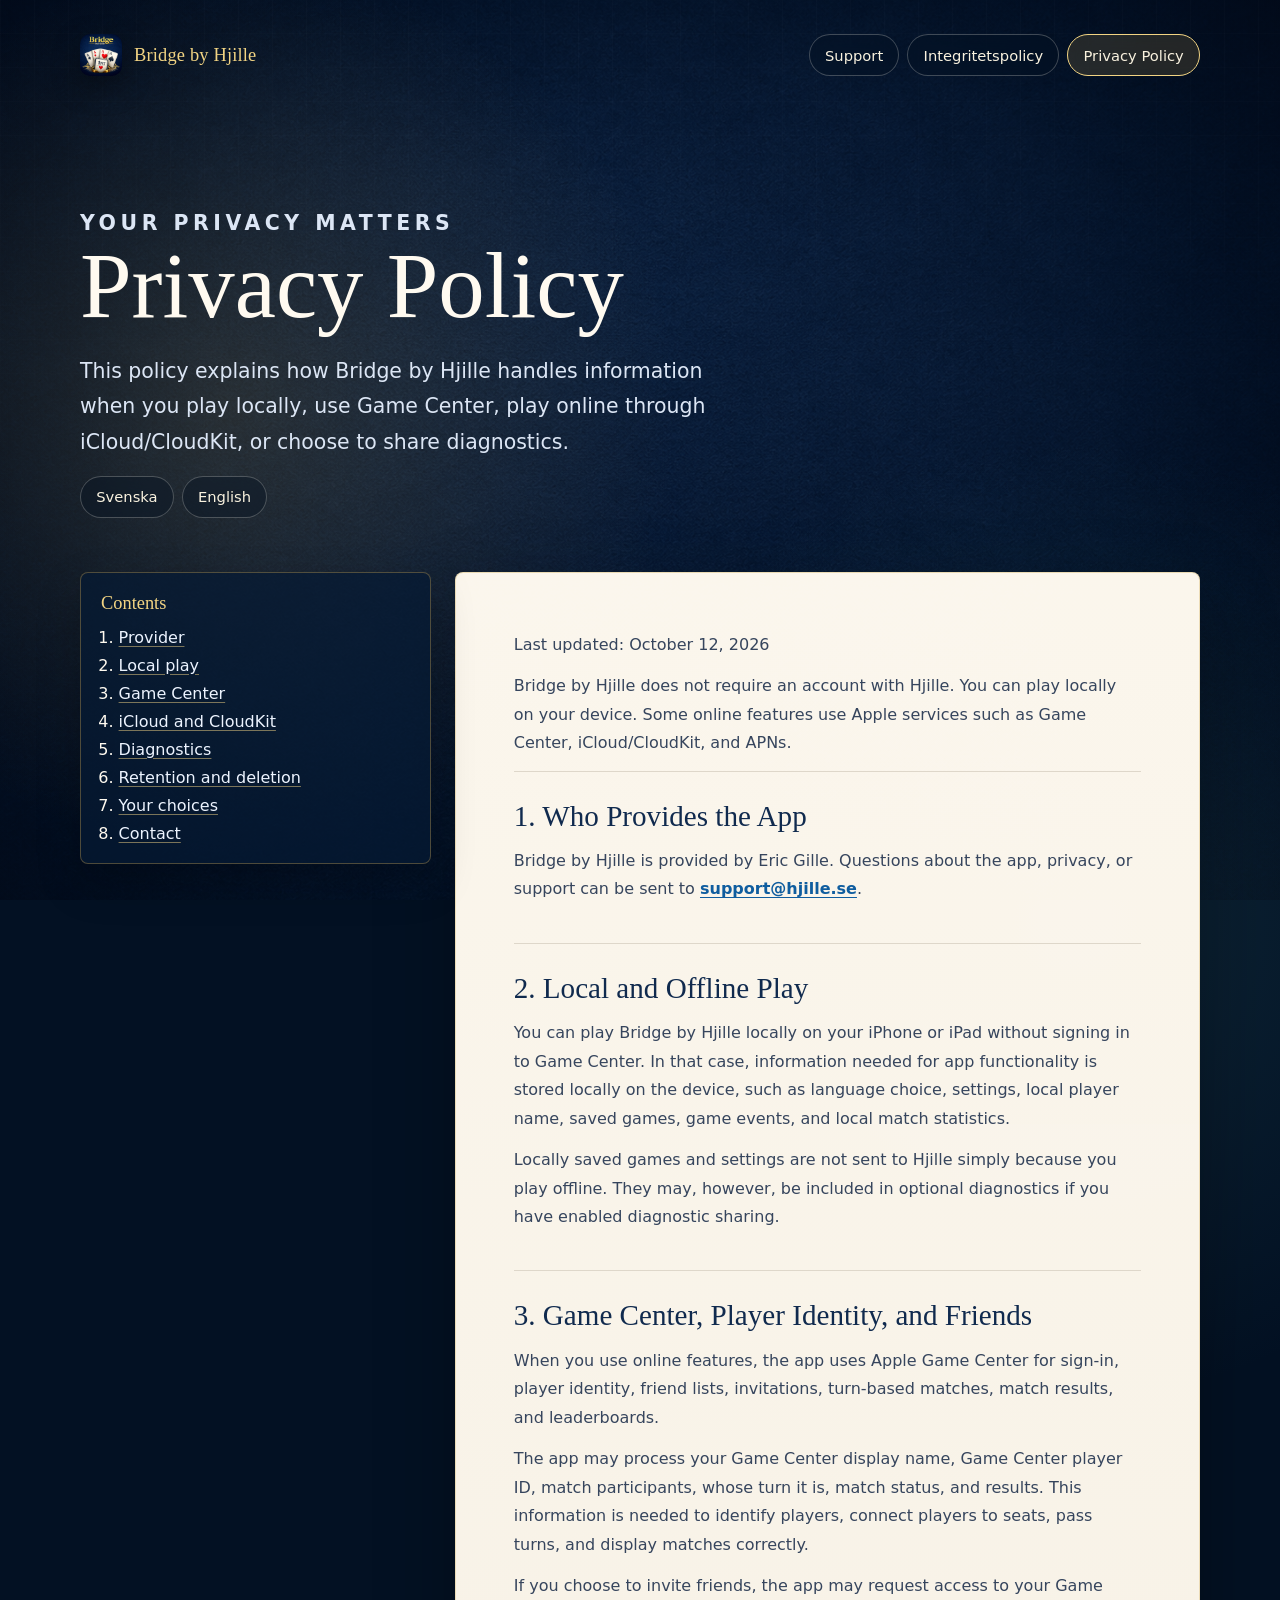
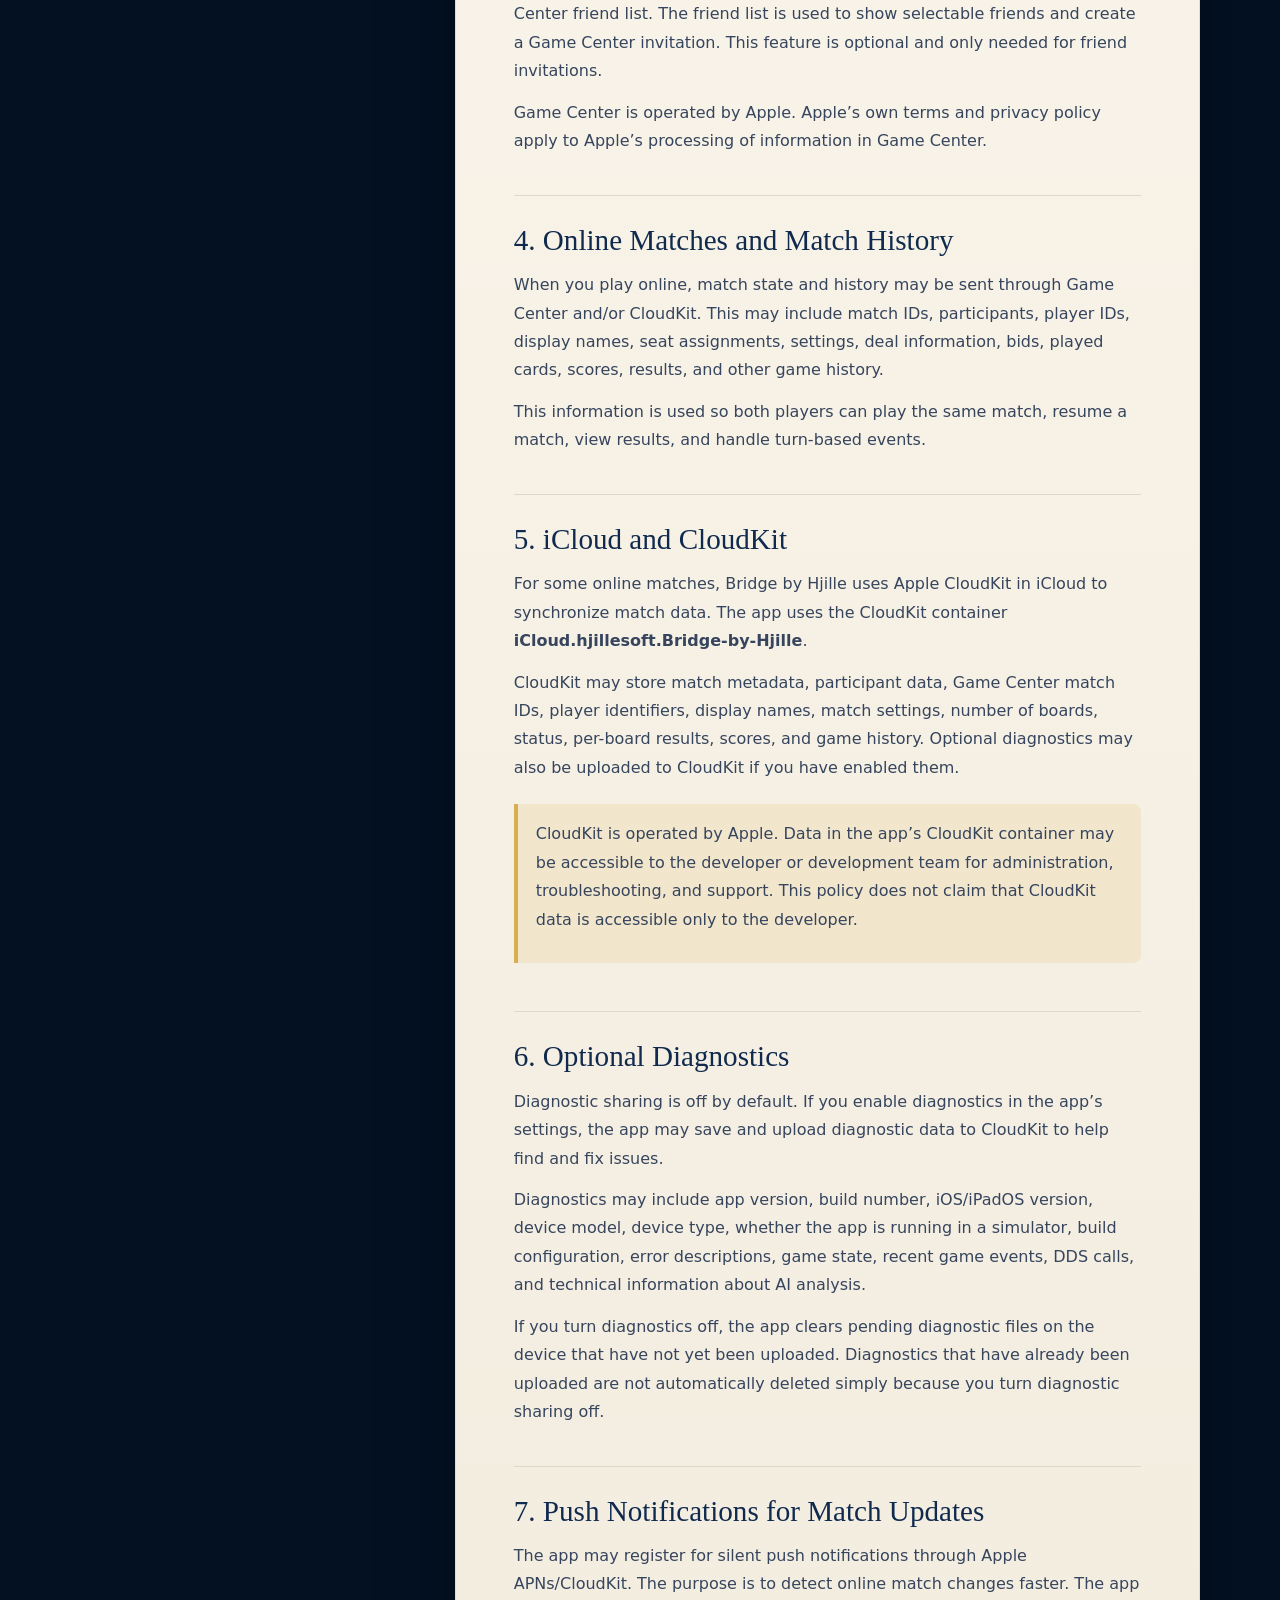
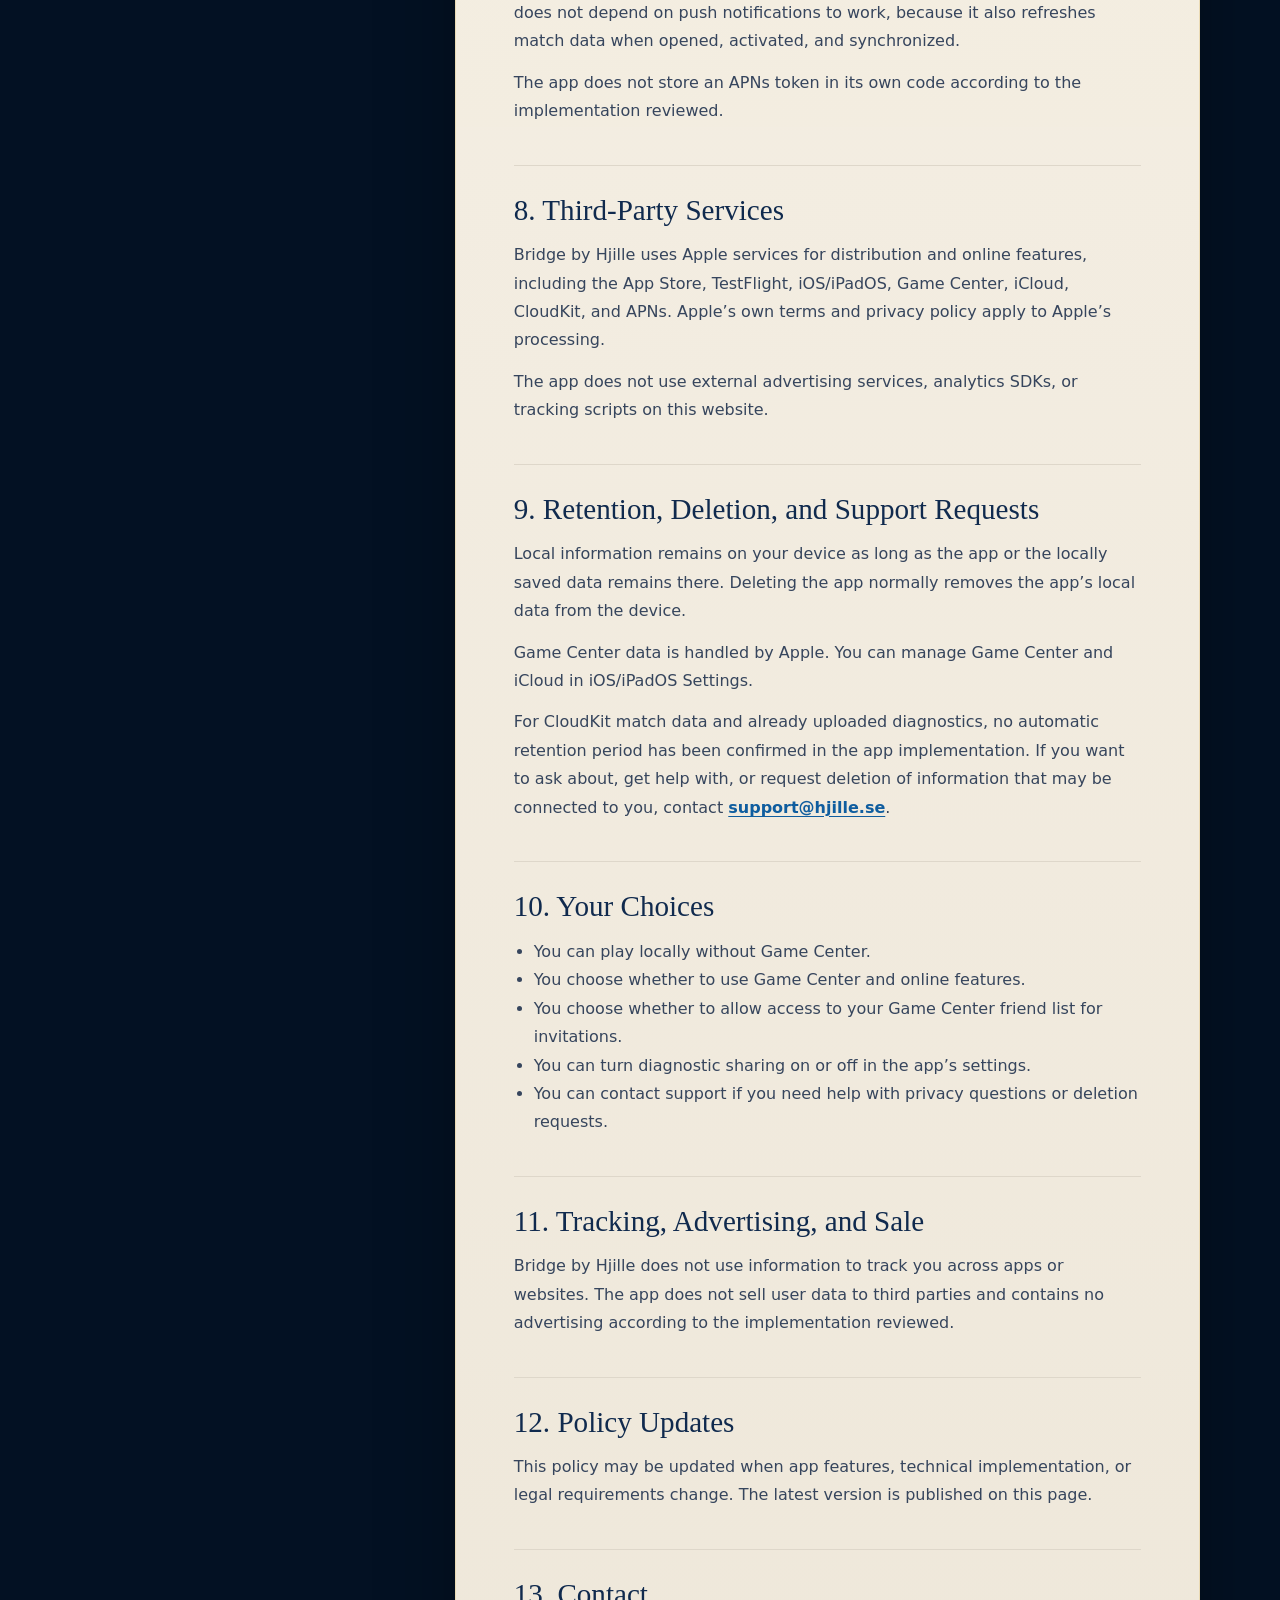
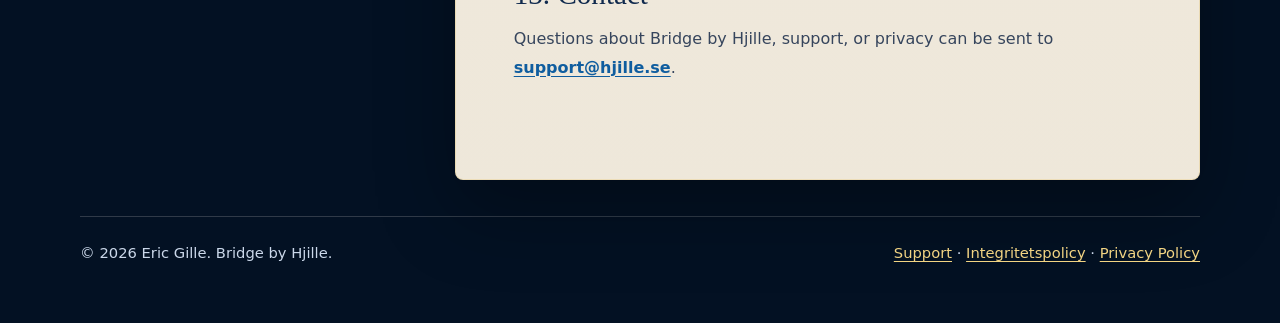
==== privacy-en.html @ 8b3cda0f "Update privacy and support site for Bridge by Hjille 2.0" ====
<!doctype html>
<html lang="en">
<head>
    <meta charset="utf-8">
    <meta name="viewport" content="width=device-width, initial-scale=1">
    <meta name="theme-color" content="#061a34">
    <meta name="description" content="Privacy Policy for Bridge by Hjille: local storage, Game Center, iCloud/CloudKit, diagnostics, and user choices.">
    <title>Privacy Policy | Bridge by Hjille</title>
    <link rel="icon" type="image/png" href="app-icon.png">
    <link rel="stylesheet" href="style.css">
</head>
<body>
    <a class="skip-link" href="#main">Skip to content</a>
    <div class="shell">
        <header class="site-header">
            <a class="brand" href="index.html" aria-label="Bridge by Hjille home">
                <img src="app-icon.png" alt="" width="42" height="42">
                <span>Bridge by Hjille</span>
            </a>
            <nav class="nav-links" aria-label="Main navigation">
                <a href="support.html">Support</a>
                <a href="privacy.html" lang="sv">Integritetspolicy</a>
                <a href="privacy-en.html" aria-current="page">Privacy Policy</a>
            </nav>
        </header>

        <main id="main">
            <section class="hero" aria-labelledby="privacy-title">
                <div>
                    <p class="eyebrow">Your privacy matters</p>
                    <h1 id="privacy-title">Privacy Policy</h1>
                    <p>This policy explains how Bridge by Hjille handles information when you play locally, use Game Center, play online through iCloud/CloudKit, or choose to share diagnostics.</p>
                    <div class="language-switch" aria-label="Language">
                        <a class="language-link" href="privacy.html" lang="sv">Svenska</a>
                        <span class="language-link" aria-current="true">English</span>
                    </div>
                </div>
            </section>

            <div class="layout">
                <aside class="toc" aria-label="Contents">
                    <h2>Contents</h2>
                    <ol>
                        <li><a href="#provider">Provider</a></li>
                        <li><a href="#local-play">Local play</a></li>
                        <li><a href="#game-center">Game Center</a></li>
                        <li><a href="#cloudkit">iCloud and CloudKit</a></li>
                        <li><a href="#diagnostics">Diagnostics</a></li>
                        <li><a href="#retention">Retention and deletion</a></li>
                        <li><a href="#choices">Your choices</a></li>
                        <li><a href="#contact">Contact</a></li>
                    </ol>
                </aside>

                <article class="policy">
                    <p class="updated">Last updated: October 12, 2026</p>
                    <p class="lead">Bridge by Hjille does not require an account with Hjille. You can play locally on your device. Some online features use Apple services such as Game Center, iCloud/CloudKit, and APNs.</p>

                    <section id="provider">
                        <h2>1. Who Provides the App</h2>
                        <p>Bridge by Hjille is provided by Eric Gille. Questions about the app, privacy, or support can be sent to <a href="mailto:support@hjille.se">support@hjille.se</a>.</p>
                    </section>

                    <section id="local-play">
                        <h2>2. Local and Offline Play</h2>
                        <p>You can play Bridge by Hjille locally on your iPhone or iPad without signing in to Game Center. In that case, information needed for app functionality is stored locally on the device, such as language choice, settings, local player name, saved games, game events, and local match statistics.</p>
                        <p>Locally saved games and settings are not sent to Hjille simply because you play offline. They may, however, be included in optional diagnostics if you have enabled diagnostic sharing.</p>
                    </section>

                    <section id="game-center">
                        <h2>3. Game Center, Player Identity, and Friends</h2>
                        <p>When you use online features, the app uses Apple Game Center for sign-in, player identity, friend lists, invitations, turn-based matches, match results, and leaderboards.</p>
                        <p>The app may process your Game Center display name, Game Center player ID, match participants, whose turn it is, match status, and results. This information is needed to identify players, connect players to seats, pass turns, and display matches correctly.</p>
                        <p>If you choose to invite friends, the app may request access to your Game Center friend list. The friend list is used to show selectable friends and create a Game Center invitation. This feature is optional and only needed for friend invitations.</p>
                        <p>Game Center is operated by Apple. Apple’s own terms and privacy policy apply to Apple’s processing of information in Game Center.</p>
                    </section>

                    <section id="online-matches">
                        <h2>4. Online Matches and Match History</h2>
                        <p>When you play online, match state and history may be sent through Game Center and/or CloudKit. This may include match IDs, participants, player IDs, display names, seat assignments, settings, deal information, bids, played cards, scores, results, and other game history.</p>
                        <p>This information is used so both players can play the same match, resume a match, view results, and handle turn-based events.</p>
                    </section>

                    <section id="cloudkit">
                        <h2>5. iCloud and CloudKit</h2>
                        <p>For some online matches, Bridge by Hjille uses Apple CloudKit in iCloud to synchronize match data. The app uses the CloudKit container <strong>iCloud.hjillesoft.Bridge-by-Hjille</strong>.</p>
                        <p>CloudKit may store match metadata, participant data, Game Center match IDs, player identifiers, display names, match settings, number of boards, status, per-board results, scores, and game history. Optional diagnostics may also be uploaded to CloudKit if you have enabled them.</p>
                        <div class="callout">
                            <p>CloudKit is operated by Apple. Data in the app’s CloudKit container may be accessible to the developer or development team for administration, troubleshooting, and support. This policy does not claim that CloudKit data is accessible only to the developer.</p>
                        </div>
                    </section>

                    <section id="diagnostics">
                        <h2>6. Optional Diagnostics</h2>
                        <p>Diagnostic sharing is off by default. If you enable diagnostics in the app’s settings, the app may save and upload diagnostic data to CloudKit to help find and fix issues.</p>
                        <p>Diagnostics may include app version, build number, iOS/iPadOS version, device model, device type, whether the app is running in a simulator, build configuration, error descriptions, game state, recent game events, DDS calls, and technical information about AI analysis.</p>
                        <p>If you turn diagnostics off, the app clears pending diagnostic files on the device that have not yet been uploaded. Diagnostics that have already been uploaded are not automatically deleted simply because you turn diagnostic sharing off.</p>
                    </section>

                    <section id="push">
                        <h2>7. Push Notifications for Match Updates</h2>
                        <p>The app may register for silent push notifications through Apple APNs/CloudKit. The purpose is to detect online match changes faster. The app does not depend on push notifications to work, because it also refreshes match data when opened, activated, and synchronized.</p>
                        <p>The app does not store an APNs token in its own code according to the implementation reviewed.</p>
                    </section>

                    <section id="third-party">
                        <h2>8. Third-Party Services</h2>
                        <p>Bridge by Hjille uses Apple services for distribution and online features, including the App Store, TestFlight, iOS/iPadOS, Game Center, iCloud, CloudKit, and APNs. Apple’s own terms and privacy policy apply to Apple’s processing.</p>
                        <p>The app does not use external advertising services, analytics SDKs, or tracking scripts on this website.</p>
                    </section>

                    <section id="retention">
                        <h2>9. Retention, Deletion, and Support Requests</h2>
                        <p>Local information remains on your device as long as the app or the locally saved data remains there. Deleting the app normally removes the app’s local data from the device.</p>
                        <p>Game Center data is handled by Apple. You can manage Game Center and iCloud in iOS/iPadOS Settings.</p>
                        <p>For CloudKit match data and already uploaded diagnostics, no automatic retention period has been confirmed in the app implementation. If you want to ask about, get help with, or request deletion of information that may be connected to you, contact <a href="mailto:support@hjille.se">support@hjille.se</a>.</p>
                    </section>

                    <section id="choices">
                        <h2>10. Your Choices</h2>
                        <ul>
                            <li>You can play locally without Game Center.</li>
                            <li>You choose whether to use Game Center and online features.</li>
                            <li>You choose whether to allow access to your Game Center friend list for invitations.</li>
                            <li>You can turn diagnostic sharing on or off in the app’s settings.</li>
                            <li>You can contact support if you need help with privacy questions or deletion requests.</li>
                        </ul>
                    </section>

                    <section id="tracking">
                        <h2>11. Tracking, Advertising, and Sale</h2>
                        <p>Bridge by Hjille does not use information to track you across apps or websites. The app does not sell user data to third parties and contains no advertising according to the implementation reviewed.</p>
                    </section>

                    <section id="updates">
                        <h2>12. Policy Updates</h2>
                        <p>This policy may be updated when app features, technical implementation, or legal requirements change. The latest version is published on this page.</p>
                    </section>

                    <section id="contact">
                        <h2>13. Contact</h2>
                        <p>Questions about Bridge by Hjille, support, or privacy can be sent to <a href="mailto:support@hjille.se">support@hjille.se</a>.</p>
                    </section>
                </article>
            </div>
        </main>

        <footer class="site-footer">
            <div>© 2026 Eric Gille. Bridge by Hjille.</div>
            <div>
                <a href="index.html">Support</a> ·
                <a href="privacy.html" lang="sv">Integritetspolicy</a> ·
                <a href="privacy-en.html">Privacy Policy</a>
            </div>
        </footer>
    </div>
</body>
</html>
---- style.css ----
:root {
    color-scheme: dark;
    --navy-950: #031123;
    --navy-900: #061a34;
    --navy-800: #0b274b;
    --panel: #fffaf0;
    --panel-soft: #f6efe0;
    --ink: #17243a;
    --muted: #647089;
    --gold: #d8ae52;
    --gold-light: #f2d483;
    --line: rgba(216, 174, 82, 0.34);
    --white: #fffaf0;
    --focus: #f7d46f;
    --shadow: rgba(0, 0, 0, 0.34);
}

* {
    box-sizing: border-box;
}

html {
    scroll-behavior: smooth;
}

body {
    margin: 0;
    min-height: 100vh;
    font-family: -apple-system, BlinkMacSystemFont, "Segoe UI", system-ui, sans-serif;
    color: var(--white);
    background:
        radial-gradient(circle at 18% 8%, rgba(216, 174, 82, 0.16), transparent 28rem),
        radial-gradient(circle at 84% 18%, rgba(57, 125, 137, 0.18), transparent 30rem),
        linear-gradient(rgba(3, 17, 35, 0.58), rgba(3, 17, 35, 0.82)),
        url("background.png") center top / cover fixed,
        var(--navy-950);
}

body::before {
    content: "";
    position: fixed;
    inset: 0;
    pointer-events: none;
    background-image:
        linear-gradient(90deg, rgba(255, 255, 255, 0.025) 1px, transparent 1px),
        linear-gradient(0deg, rgba(255, 255, 255, 0.018) 1px, transparent 1px);
    background-size: 34px 34px;
    mask-image: linear-gradient(to bottom, rgba(0, 0, 0, 0.65), transparent 78%);
}

a {
    color: inherit;
}

a:focus-visible,
button:focus-visible {
    outline: 3px solid var(--focus);
    outline-offset: 4px;
}

.skip-link {
    position: absolute;
    left: 1rem;
    top: 1rem;
    transform: translateY(-150%);
    z-index: 20;
    padding: 0.75rem 1rem;
    border-radius: 0.6rem;
    background: var(--gold-light);
    color: #10223f;
    font-weight: 800;
    text-decoration: none;
}

.skip-link:focus {
    transform: translateY(0);
}

.shell {
    width: min(1120px, calc(100% - 32px));
    margin: 0 auto;
    padding: 22px 0 58px;
    position: relative;
}

.site-header {
    display: flex;
    align-items: center;
    justify-content: space-between;
    gap: 20px;
    padding: 12px 0 22px;
}

.brand {
    display: inline-flex;
    align-items: center;
    gap: 12px;
    color: var(--gold-light);
    text-decoration: none;
    font-family: Georgia, "Times New Roman", serif;
    font-size: 1.15rem;
    letter-spacing: 0.01em;
}

.brand img {
    width: 42px;
    height: 42px;
    border-radius: 10px;
    box-shadow: 0 10px 28px rgba(0, 0, 0, 0.34);
}

.nav-links {
    display: flex;
    flex-wrap: wrap;
    justify-content: flex-end;
    gap: 8px;
}

.nav-links a,
.language-link {
    min-height: 42px;
    display: inline-flex;
    align-items: center;
    justify-content: center;
    border: 1px solid rgba(255, 250, 240, 0.24);
    border-radius: 999px;
    padding: 0.62rem 0.95rem;
    color: #f9f2df;
    text-decoration: none;
    font-size: 0.92rem;
    background: rgba(3, 17, 35, 0.36);
    backdrop-filter: blur(12px);
}

.nav-links a[aria-current="page"],
.nav-links a:hover,
.language-link:hover {
    border-color: var(--gold-light);
    background: rgba(216, 174, 82, 0.16);
}

.hero {
    display: grid;
    grid-template-columns: minmax(0, 1fr);
    gap: 22px;
    align-items: end;
    padding: clamp(34px, 8vw, 86px) 0 clamp(26px, 5vw, 54px);
}

.hero--split {
    grid-template-columns: minmax(0, 1fr) minmax(260px, 0.58fr);
}

.eyebrow {
    margin: 0 0 12px;
    color: var(--gold-light);
    font-size: 0.78rem;
    font-weight: 800;
    letter-spacing: 0.22em;
    text-transform: uppercase;
}

h1,
h2,
h3 {
    font-family: Georgia, "Times New Roman", serif;
    font-weight: 400;
}

h1 {
    max-width: 780px;
    margin: 0;
    font-size: clamp(2.45rem, 8vw, 5.8rem);
    line-height: 0.98;
    letter-spacing: 0;
}

.hero p {
    max-width: 680px;
    margin: 22px 0 0;
    color: #dce6f5;
    font-size: clamp(1.05rem, 2vw, 1.28rem);
    line-height: 1.72;
}

.hero-card {
    border: 1px solid var(--line);
    border-radius: 8px;
    padding: 22px;
    background: rgba(6, 26, 52, 0.68);
    box-shadow: 0 24px 60px var(--shadow);
}

.hero-card img {
    width: 92px;
    height: 92px;
    border-radius: 21px;
    box-shadow: 0 14px 38px rgba(0, 0, 0, 0.35);
}

.hero-card p {
    margin-top: 18px;
    font-size: 0.98rem;
    line-height: 1.65;
}

.actions {
    display: flex;
    flex-wrap: wrap;
    gap: 12px;
    margin-top: 28px;
}

.button {
    display: inline-flex;
    align-items: center;
    justify-content: center;
    min-height: 46px;
    border-radius: 999px;
    padding: 0.78rem 1.1rem;
    font-weight: 800;
    text-decoration: none;
}

.button-primary {
    background: linear-gradient(180deg, var(--gold-light), var(--gold));
    color: #11233e;
}

.button-secondary {
    border: 1px solid rgba(255, 250, 240, 0.28);
    color: #fff9ea;
    background: rgba(255, 255, 255, 0.06);
}

.layout {
    display: grid;
    grid-template-columns: minmax(0, 0.32fr) minmax(0, 0.68fr);
    gap: 24px;
    align-items: start;
}

.toc {
    position: sticky;
    top: 18px;
    border: 1px solid var(--line);
    border-radius: 8px;
    padding: 20px;
    background: rgba(6, 26, 52, 0.74);
    box-shadow: 0 18px 44px rgba(0, 0, 0, 0.22);
}

.toc h2 {
    margin: 0 0 14px;
    color: var(--gold-light);
    font-size: 1.15rem;
}

.toc ol,
.toc ul {
    display: grid;
    gap: 9px;
    margin: 0;
    padding-left: 1.1rem;
}

.toc a {
    color: #edf4ff;
    text-decoration-color: rgba(242, 212, 131, 0.5);
    text-underline-offset: 3px;
}

.policy,
.panel {
    border: 1px solid rgba(234, 214, 169, 0.78);
    border-radius: 8px;
    color: var(--ink);
    background: linear-gradient(180deg, rgba(255, 250, 240, 0.985), rgba(246, 239, 224, 0.97));
    box-shadow: 0 30px 80px rgba(0, 0, 0, 0.31);
}

.policy {
    padding: clamp(28px, 5vw, 58px);
}

.panel {
    padding: clamp(24px, 4vw, 38px);
}

.updated,
.note {
    margin: 0 0 22px;
    color: var(--muted);
    font-size: 0.94rem;
}

.lead {
    margin: 0 0 28px;
    color: #33445f;
    font-size: 1.08rem;
    line-height: 1.8;
}

.policy section,
.panel section {
    padding: 26px 0;
    border-top: 1px solid #ded7ca;
}

.policy h2,
.panel h2 {
    margin: 0 0 12px;
    color: #102a4e;
    font-size: clamp(1.38rem, 3vw, 1.82rem);
    line-height: 1.28;
}

.policy h3,
.panel h3 {
    margin: 18px 0 8px;
    color: #17345e;
    font-size: 1.15rem;
}

.policy p,
.policy li,
.panel p,
.panel li {
    color: #36455d;
    font-size: 1rem;
    line-height: 1.78;
}

.policy p,
.panel p {
    margin: 0 0 13px;
}

.policy ul,
.panel ul {
    margin: 0 0 13px;
    padding-left: 1.25rem;
}

.policy a,
.panel a {
    color: #0f5d9f;
    font-weight: 700;
    text-decoration-thickness: 1px;
    text-underline-offset: 3px;
}

.callout {
    margin: 22px 0;
    border-left: 4px solid var(--gold);
    border-radius: 0 8px 8px 0;
    padding: 16px 18px;
    background: rgba(216, 174, 82, 0.16);
}

.cards {
    display: grid;
    grid-template-columns: repeat(3, minmax(0, 1fr));
    gap: 16px;
    margin: 10px 0 32px;
}

.info-card {
    border: 1px solid rgba(242, 212, 131, 0.32);
    border-radius: 8px;
    padding: 20px;
    background: rgba(6, 26, 52, 0.62);
    box-shadow: 0 18px 42px rgba(0, 0, 0, 0.22);
}

.info-card h2 {
    margin: 0 0 10px;
    color: var(--gold-light);
    font-size: 1.32rem;
}

.info-card p {
    margin: 0;
    color: #dbe5f2;
    line-height: 1.68;
}

.info-card a {
    color: #fff5cf;
    font-weight: 800;
    text-underline-offset: 3px;
}

.language-switch {
    display: flex;
    flex-wrap: wrap;
    gap: 8px;
    margin-top: 16px;
}

.site-footer {
    display: flex;
    flex-wrap: wrap;
    justify-content: space-between;
    gap: 14px;
    border-top: 1px solid rgba(255, 250, 240, 0.18);
    margin-top: 36px;
    padding-top: 24px;
    color: #cbd8ea;
    font-size: 0.92rem;
    line-height: 1.65;
}

.site-footer a {
    color: var(--gold-light);
    text-underline-offset: 3px;
}

@media (max-width: 860px) {
    .site-header,
    .hero--split,
    .layout {
        grid-template-columns: 1fr;
    }

    .site-header {
        align-items: flex-start;
        flex-direction: column;
    }

    .nav-links {
        justify-content: flex-start;
    }

    .toc {
        position: static;
    }

    .cards {
        grid-template-columns: 1fr;
    }
}

@media (max-width: 560px) {
    body {
        background-attachment: scroll;
    }

    .shell {
        width: min(100% - 24px, 1120px);
        padding-top: 14px;
    }

    .brand {
        font-size: 1rem;
    }

    .brand img {
        width: 36px;
        height: 36px;
        border-radius: 8px;
    }

    .nav-links a,
    .language-link {
        min-height: 40px;
        padding: 0.55rem 0.75rem;
        font-size: 0.86rem;
    }

    .hero {
        padding-top: 26px;
    }

    h1 {
        font-size: clamp(2.35rem, 14vw, 4rem);
    }

    .policy,
    .panel,
    .hero-card,
    .toc,
    .info-card {
        border-radius: 8px;
    }
}

@media (prefers-reduced-motion: reduce) {
    html {
        scroll-behavior: auto;
    }
}
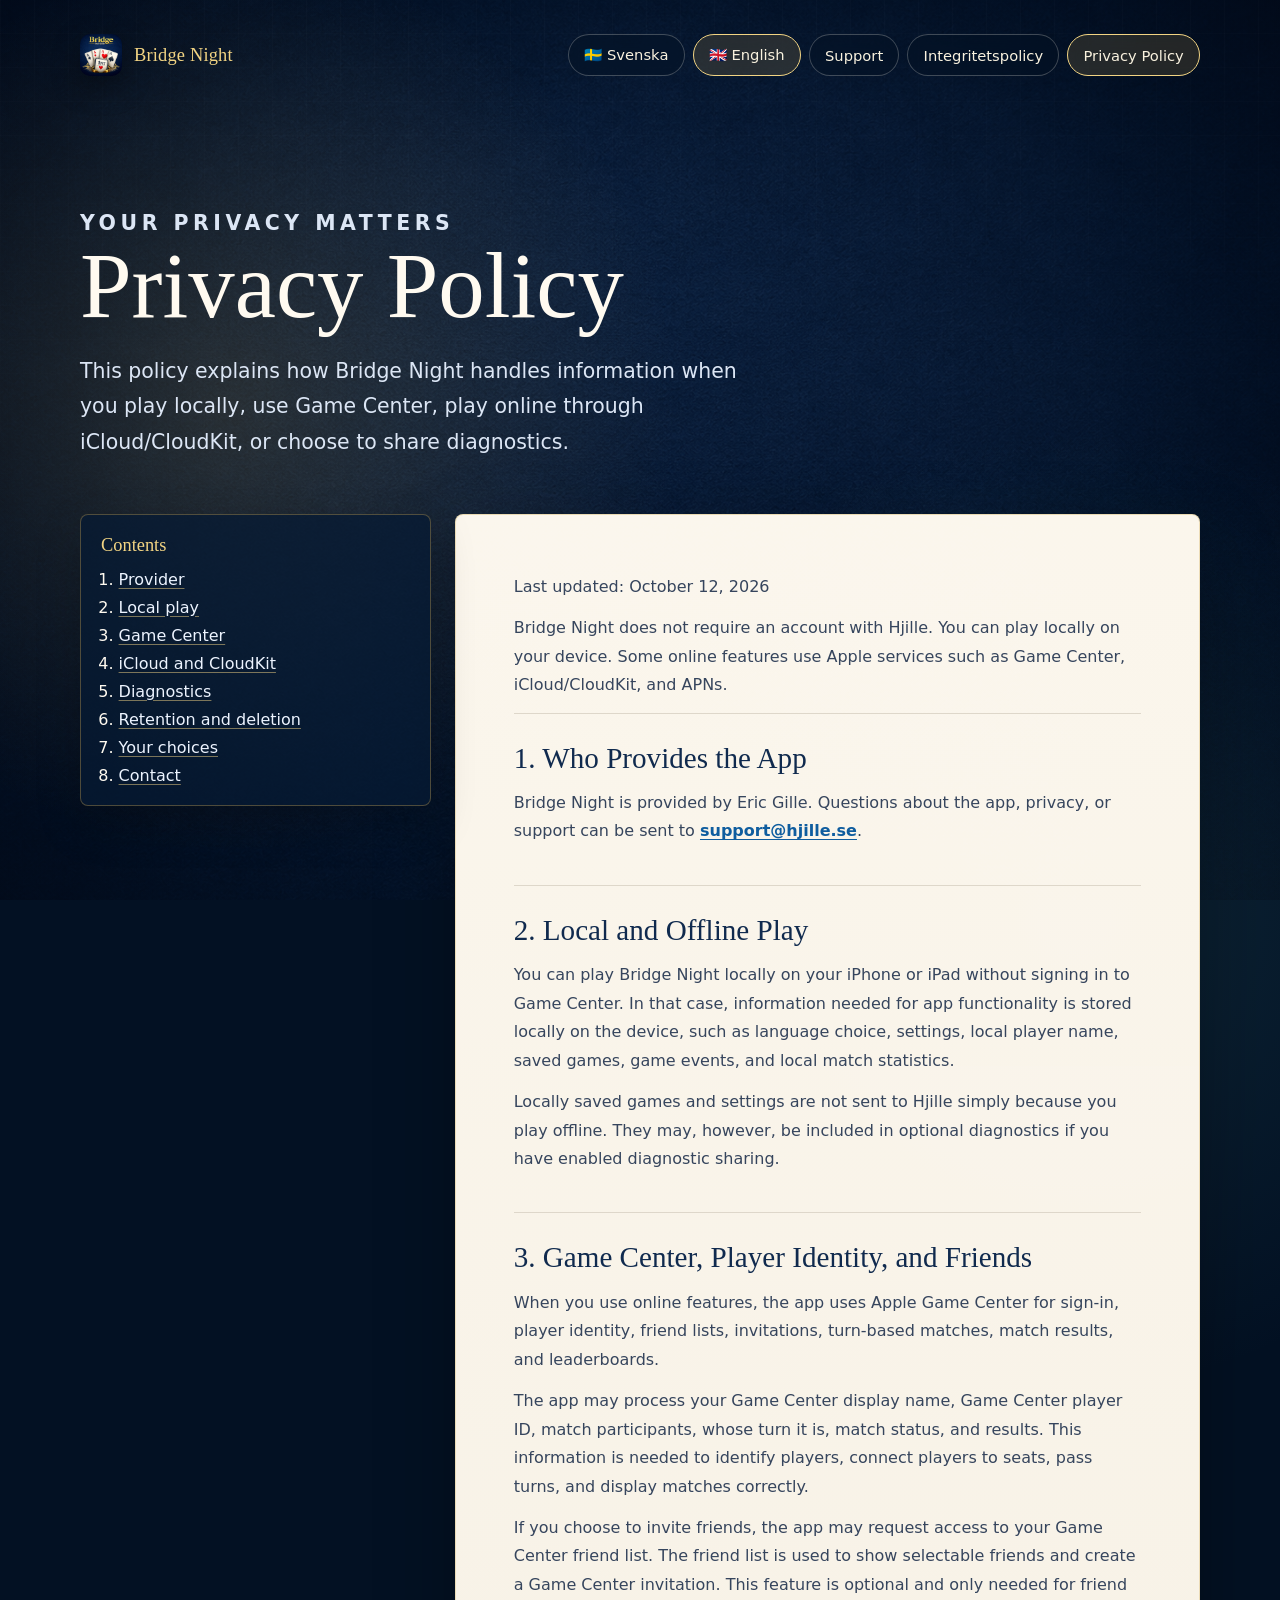
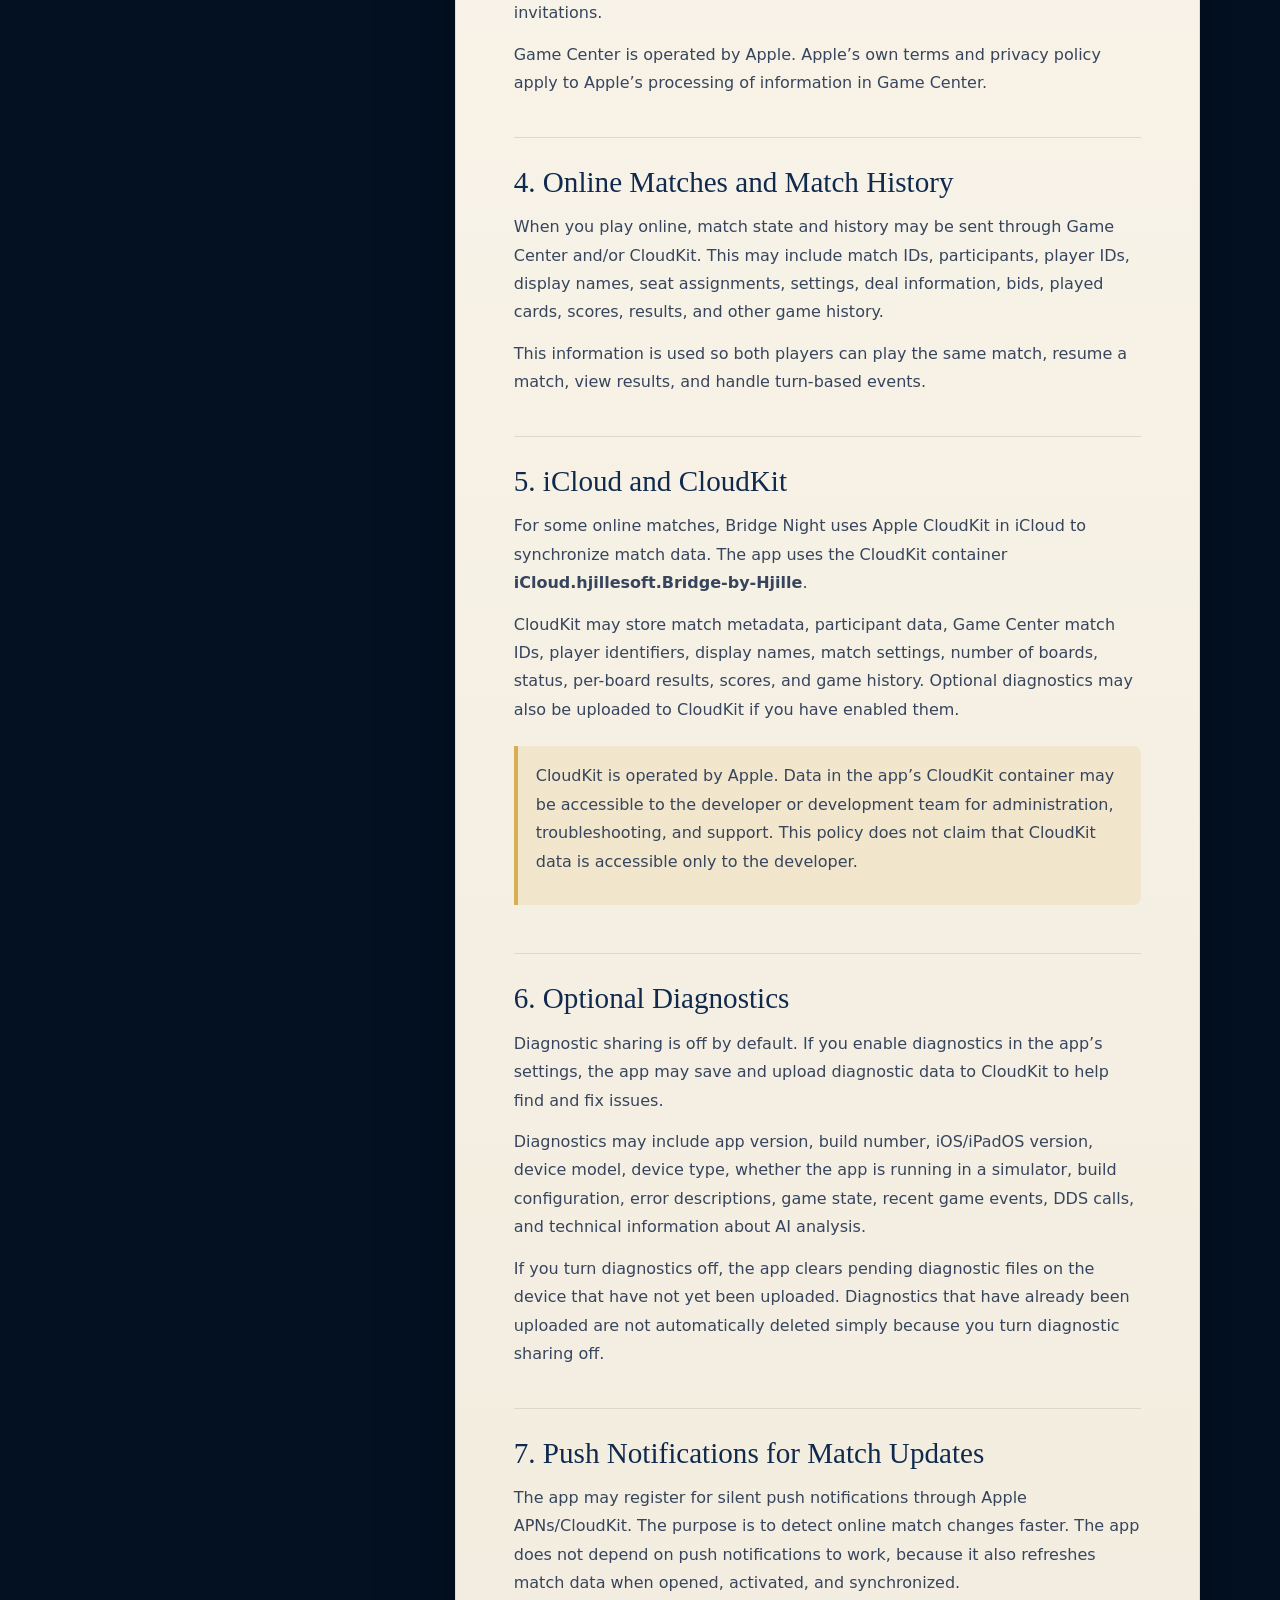
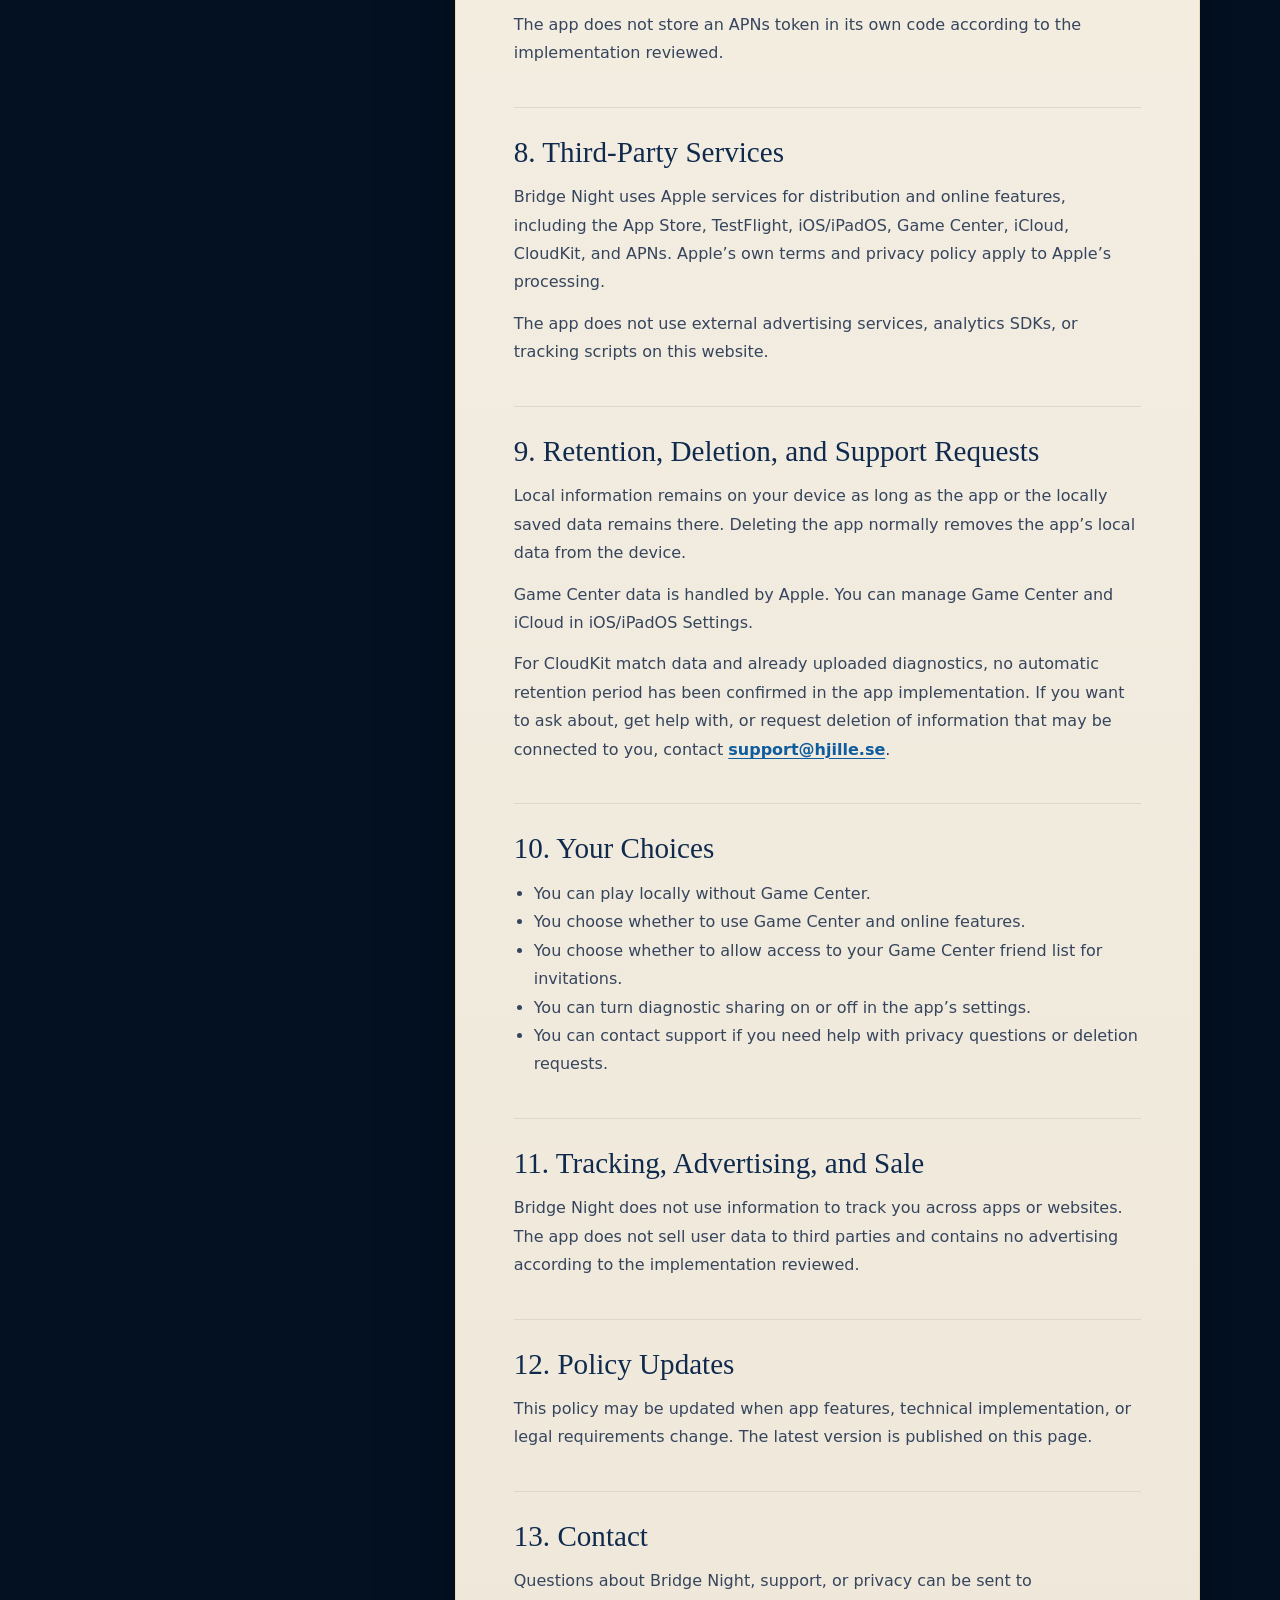
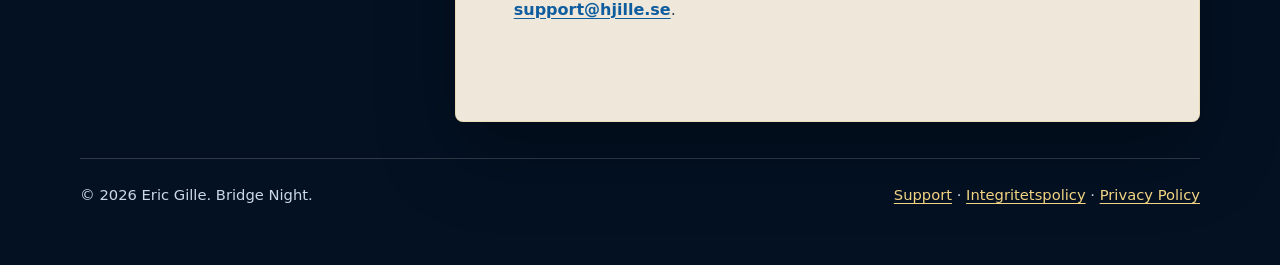
==== commit 4fcef637: "docs: refresh Bridge Night branding and bilingual navigation" ====
--- a/privacy-en.html
+++ b/privacy-en.html
@@ -4,8 +4,8 @@
     <meta charset="utf-8">
     <meta name="viewport" content="width=device-width, initial-scale=1">
     <meta name="theme-color" content="#061a34">
-    <meta name="description" content="Privacy Policy for Bridge by Hjille: local storage, Game Center, iCloud/CloudKit, diagnostics, and user choices.">
-    <title>Privacy Policy | Bridge by Hjille</title>
+    <meta name="description" content="Privacy Policy for Bridge Night: local storage, Game Center, iCloud/CloudKit, diagnostics, and user choices.">
+    <title>Privacy Policy | Bridge Night</title>
     <link rel="icon" type="image/png" href="app-icon.png">
     <link rel="stylesheet" href="style.css">
 </head>
@@ -13,12 +13,15 @@
     <a class="skip-link" href="#main">Skip to content</a>
     <div class="shell">
         <header class="site-header">
-            <a class="brand" href="index.html" aria-label="Bridge by Hjille home">
+            <a class="brand" href="index-en.html" aria-label="Bridge Night home">
                 <img src="app-icon.png" alt="" width="42" height="42">
-                <span>Bridge by Hjille</span>
+                <span>Bridge Night</span>
             </a>
             <nav class="nav-links" aria-label="Main navigation">
-                <a href="support.html">Support</a>
+                <a class="language-link" href="privacy.html" lang="sv" hreflang="sv">🇸🇪 Svenska</a>
+                <a class="language-link" href="privacy-en.html" lang="en" hreflang="en" aria-current="page">🇬🇧 English</a>
+
+                <a href="support-en.html">Support</a>
                 <a href="privacy.html" lang="sv">Integritetspolicy</a>
                 <a href="privacy-en.html" aria-current="page">Privacy Policy</a>
             </nav>
@@ -29,11 +32,7 @@
                 <div>
                     <p class="eyebrow">Your privacy matters</p>
                     <h1 id="privacy-title">Privacy Policy</h1>
-                    <p>This policy explains how Bridge by Hjille handles information when you play locally, use Game Center, play online through iCloud/CloudKit, or choose to share diagnostics.</p>
-                    <div class="language-switch" aria-label="Language">
-                        <a class="language-link" href="privacy.html" lang="sv">Svenska</a>
-                        <span class="language-link" aria-current="true">English</span>
-                    </div>
+                    <p>This policy explains how Bridge Night handles information when you play locally, use Game Center, play online through iCloud/CloudKit, or choose to share diagnostics.</p>
                 </div>
             </section>
 
@@ -54,16 +53,16 @@
 
                 <article class="policy">
                     <p class="updated">Last updated: October 12, 2026</p>
-                    <p class="lead">Bridge by Hjille does not require an account with Hjille. You can play locally on your device. Some online features use Apple services such as Game Center, iCloud/CloudKit, and APNs.</p>
+                    <p class="lead">Bridge Night does not require an account with Hjille. You can play locally on your device. Some online features use Apple services such as Game Center, iCloud/CloudKit, and APNs.</p>
 
                     <section id="provider">
                         <h2>1. Who Provides the App</h2>
-                        <p>Bridge by Hjille is provided by Eric Gille. Questions about the app, privacy, or support can be sent to <a href="mailto:support@hjille.se">support@hjille.se</a>.</p>
+                        <p>Bridge Night is provided by Eric Gille. Questions about the app, privacy, or support can be sent to <a href="mailto:support@hjille.se">support@hjille.se</a>.</p>
                     </section>
 
                     <section id="local-play">
                         <h2>2. Local and Offline Play</h2>
-                        <p>You can play Bridge by Hjille locally on your iPhone or iPad without signing in to Game Center. In that case, information needed for app functionality is stored locally on the device, such as language choice, settings, local player name, saved games, game events, and local match statistics.</p>
+                        <p>You can play Bridge Night locally on your iPhone or iPad without signing in to Game Center. In that case, information needed for app functionality is stored locally on the device, such as language choice, settings, local player name, saved games, game events, and local match statistics.</p>
                         <p>Locally saved games and settings are not sent to Hjille simply because you play offline. They may, however, be included in optional diagnostics if you have enabled diagnostic sharing.</p>
                     </section>
 
@@ -83,7 +82,7 @@
 
                     <section id="cloudkit">
                         <h2>5. iCloud and CloudKit</h2>
-                        <p>For some online matches, Bridge by Hjille uses Apple CloudKit in iCloud to synchronize match data. The app uses the CloudKit container <strong>iCloud.hjillesoft.Bridge-by-Hjille</strong>.</p>
+                        <p>For some online matches, Bridge Night uses Apple CloudKit in iCloud to synchronize match data. The app uses the CloudKit container <strong>iCloud.hjillesoft.Bridge-by-Hjille</strong>.</p>
                         <p>CloudKit may store match metadata, participant data, Game Center match IDs, player identifiers, display names, match settings, number of boards, status, per-board results, scores, and game history. Optional diagnostics may also be uploaded to CloudKit if you have enabled them.</p>
                         <div class="callout">
                             <p>CloudKit is operated by Apple. Data in the app’s CloudKit container may be accessible to the developer or development team for administration, troubleshooting, and support. This policy does not claim that CloudKit data is accessible only to the developer.</p>
@@ -105,7 +104,7 @@
 
                     <section id="third-party">
                         <h2>8. Third-Party Services</h2>
-                        <p>Bridge by Hjille uses Apple services for distribution and online features, including the App Store, TestFlight, iOS/iPadOS, Game Center, iCloud, CloudKit, and APNs. Apple’s own terms and privacy policy apply to Apple’s processing.</p>
+                        <p>Bridge Night uses Apple services for distribution and online features, including the App Store, TestFlight, iOS/iPadOS, Game Center, iCloud, CloudKit, and APNs. Apple’s own terms and privacy policy apply to Apple’s processing.</p>
                         <p>The app does not use external advertising services, analytics SDKs, or tracking scripts on this website.</p>
                     </section>
 
@@ -129,7 +128,7 @@
 
                     <section id="tracking">
                         <h2>11. Tracking, Advertising, and Sale</h2>
-                        <p>Bridge by Hjille does not use information to track you across apps or websites. The app does not sell user data to third parties and contains no advertising according to the implementation reviewed.</p>
+                        <p>Bridge Night does not use information to track you across apps or websites. The app does not sell user data to third parties and contains no advertising according to the implementation reviewed.</p>
                     </section>
 
                     <section id="updates">
@@ -139,16 +138,16 @@
 
                     <section id="contact">
                         <h2>13. Contact</h2>
-                        <p>Questions about Bridge by Hjille, support, or privacy can be sent to <a href="mailto:support@hjille.se">support@hjille.se</a>.</p>
+                        <p>Questions about Bridge Night, support, or privacy can be sent to <a href="mailto:support@hjille.se">support@hjille.se</a>.</p>
                     </section>
                 </article>
             </div>
         </main>
 
         <footer class="site-footer">
-            <div>© 2026 Eric Gille. Bridge by Hjille.</div>
+            <div>© 2026 Eric Gille. Bridge Night.</div>
             <div>
-                <a href="index.html">Support</a> ·
+                <a href="support-en.html">Support</a> ·
                 <a href="privacy.html" lang="sv">Integritetspolicy</a> ·
                 <a href="privacy-en.html">Privacy Policy</a>
             </div>
